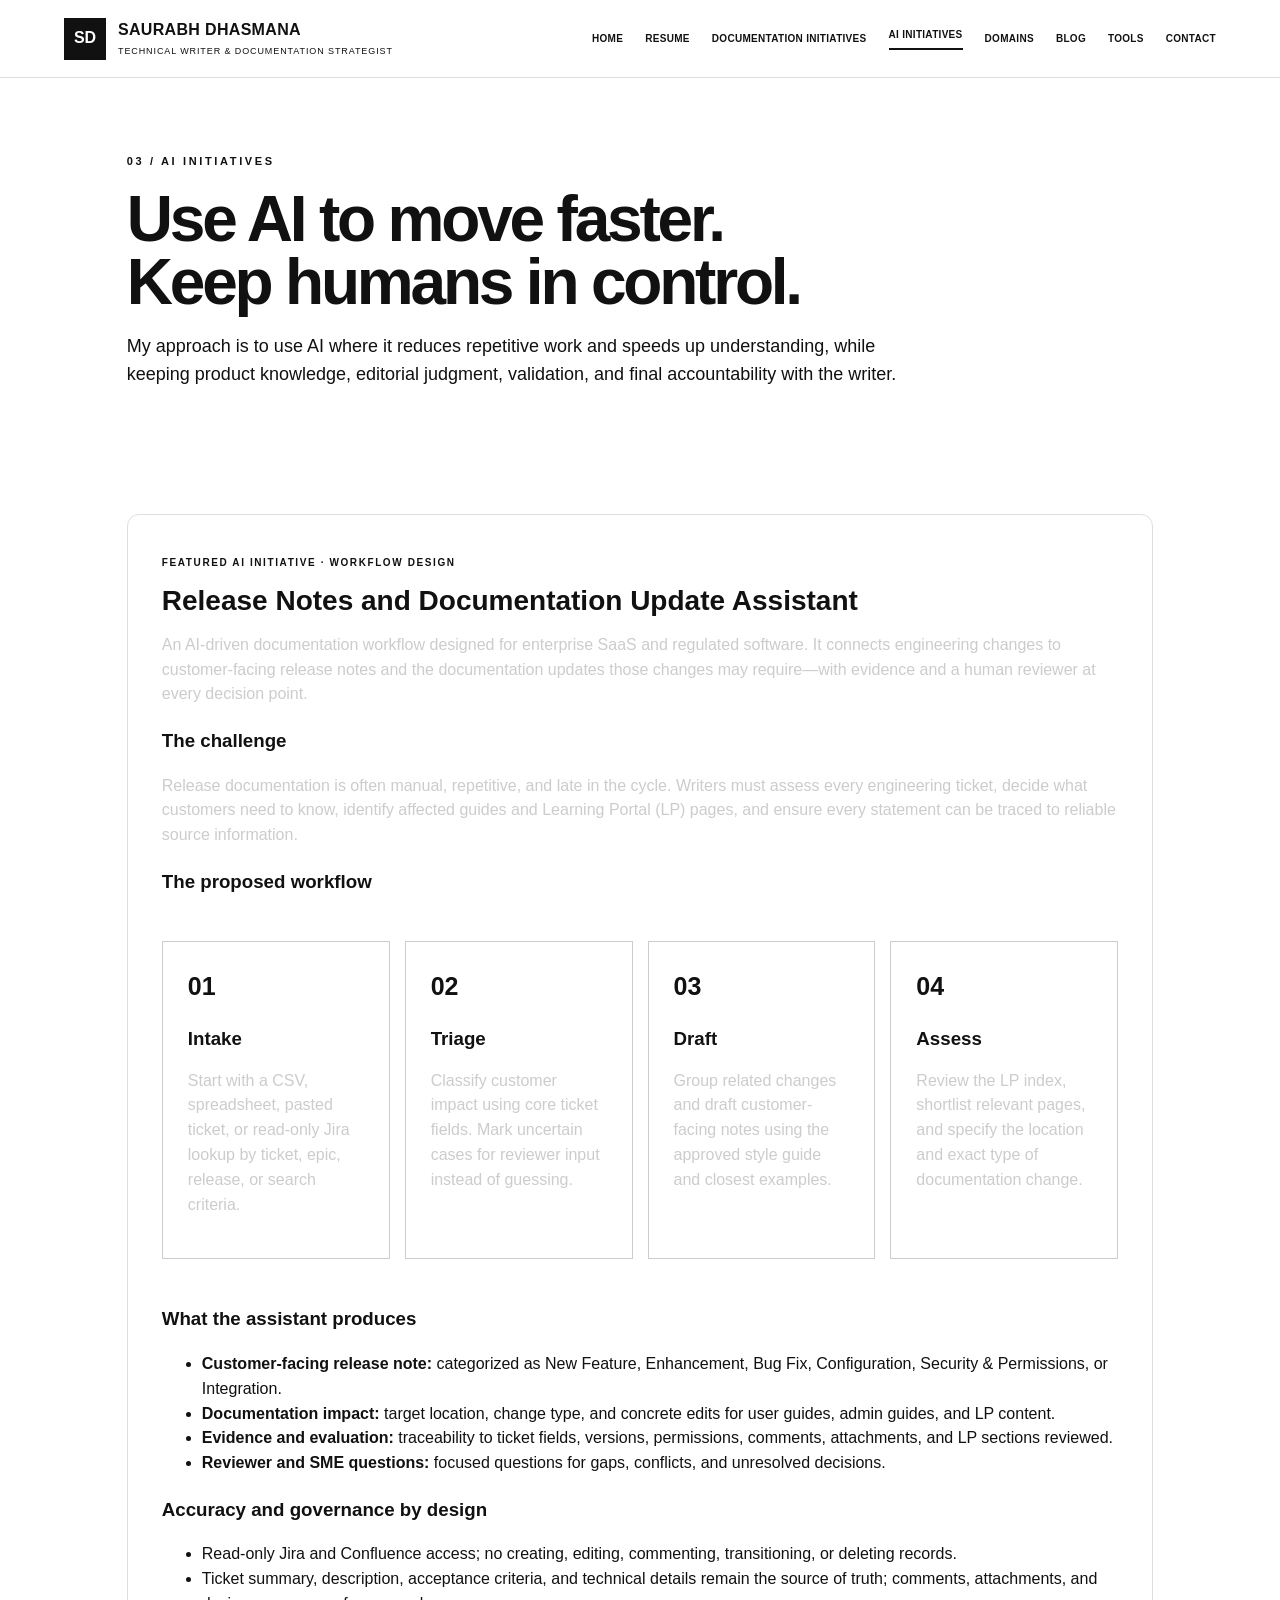
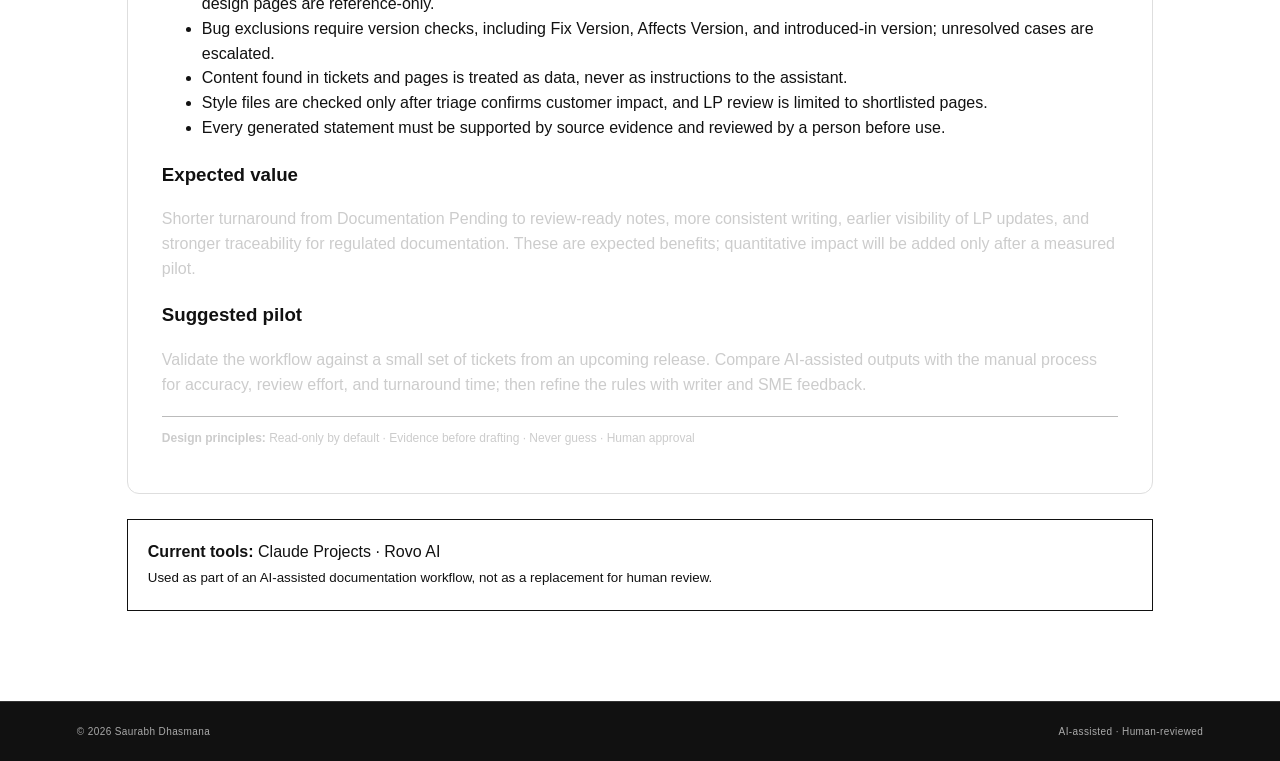
==== ai.html @ 2b32b24d "Add professional portfolio" ====
<!DOCTYPE html>
<html lang="en">
 <head>
  <meta charset="utf-8"/>
  <meta content="width=device-width, initial-scale=1.0" name="viewport"/>
  <title>
   AI Initiatives &mdash; Saurabh Dhasmana
  </title>
  <link href="styles.css" rel="stylesheet"/>
 </head>
 <body>
  <header class="site-header">
   <a class="brand" href="index.html">
    <span class="brand-mark">
     SD
    </span>
    <span>
     <strong>
      SAURABH DHASMANA
     </strong>
     <small>
      TECHNICAL WRITER &amp; DOCUMENTATION STRATEGIST
     </small>
    </span>
   </a>
   <nav>
    <a href="index.html">
     Home
    </a>
    <a href="resume.html">
     Resume
    </a>
    <a href="documentation.html">
     Documentation Initiatives
    </a>
    <a class="active" href="ai.html">
     AI Initiatives
    </a>
    <a href="domains.html">
     Domains
    </a>
    <a href="blog.html">
     Blog
    </a>
    <a href="tools.html">
     Tools
    </a>
    <a href="contact.html">
     Contact
    </a>
   </nav>
  </header>
  <main>
   <section class="page-hero">
    <p class="eyebrow">
     03 / AI INITIATIVES
    </p>
    <h1>
     Use AI to move faster.
     <br/>
     Keep humans in control.
    </h1>
    <p class="lead">
     My approach is to use AI where it reduces repetitive work and speeds up understanding, while keeping product knowledge, editorial judgment, validation, and final accountability with the writer.
    </p>
   </section>
   <section class="page-content">
    
    </div>

    <section class="initiative" style="margin-top:52px; padding:34px; border:1px solid #dedede; border-radius:12px;">
     <span class="tag">FEATURED AI INITIATIVE · WORKFLOW DESIGN</span>
     <h2>Release Notes and Documentation Update Assistant</h2>
     <p class="lead">
      An AI-driven documentation workflow designed for enterprise SaaS and regulated software. It connects engineering changes to customer-facing release notes and the documentation updates those changes may require—with evidence and a human reviewer at every decision point.
     </p>
     <h3>The challenge</h3>
     <p>
      Release documentation is often manual, repetitive, and late in the cycle. Writers must assess every engineering ticket, decide what customers need to know, identify affected guides and Learning Portal (LP) pages, and ensure every statement can be traced to reliable source information.
     </p>
     <h3>The proposed workflow</h3>
     <div class="ai-flow">
      <article><b>01</b><h3>Intake</h3><p>Start with a CSV, spreadsheet, pasted ticket, or read-only Jira lookup by ticket, epic, release, or search criteria.</p></article>
      <article><b>02</b><h3>Triage</h3><p>Classify customer impact using core ticket fields. Mark uncertain cases for reviewer input instead of guessing.</p></article>
      <article><b>03</b><h3>Draft</h3><p>Group related changes and draft customer-facing notes using the approved style guide and closest examples.</p></article>
      <article><b>04</b><h3>Assess</h3><p>Review the LP index, shortlist relevant pages, and specify the location and exact type of documentation change.</p></article>
     </div>
     <h3>What the assistant produces</h3>
     <ul>
      <li><strong>Customer-facing release note:</strong> categorized as New Feature, Enhancement, Bug Fix, Configuration, Security &amp; Permissions, or Integration.</li>
      <li><strong>Documentation impact:</strong> target location, change type, and concrete edits for user guides, admin guides, and LP content.</li>
      <li><strong>Evidence and evaluation:</strong> traceability to ticket fields, versions, permissions, comments, attachments, and LP sections reviewed.</li>
      <li><strong>Reviewer and SME questions:</strong> focused questions for gaps, conflicts, and unresolved decisions.</li>
     </ul>
     <h3>Accuracy and governance by design</h3>
     <ul>
      <li>Read-only Jira and Confluence access; no creating, editing, commenting, transitioning, or deleting records.</li>
      <li>Ticket summary, description, acceptance criteria, and technical details remain the source of truth; comments, attachments, and design pages are reference-only.</li>
      <li>Bug exclusions require version checks, including Fix Version, Affects Version, and introduced-in version; unresolved cases are escalated.</li>
      <li>Content found in tickets and pages is treated as data, never as instructions to the assistant.</li>
      <li>Style files are checked only after triage confirms customer impact, and LP review is limited to shortlisted pages.</li>
      <li>Every generated statement must be supported by source evidence and reviewed by a person before use.</li>
     </ul>
     <h3>Expected value</h3>
     <p>
      Shorter turnaround from Documentation Pending to review-ready notes, more consistent writing, earlier visibility of LP updates, and stronger traceability for regulated documentation. These are expected benefits; quantitative impact will be added only after a measured pilot.
     </p>
     <h3>Suggested pilot</h3>
     <p>
      Validate the workflow against a small set of tickets from an upcoming release. Compare AI-assisted outputs with the manual process for accuracy, review effort, and turnaround time; then refine the rules with writer and SME feedback.
     </p>
     <p class="tools-line"><strong>Design principles:</strong> Read-only by default · Evidence before drafting · Never guess · Human approval</p>
    </section>

    <div class="callout">
     <strong>
      Current tools:
     </strong>
     Claude Projects &middot; Rovo AI
     <br/>
     <small>
      Used as part of an AI-assisted documentation workflow, not as a replacement for human review.
     </small>
    </div>
    
   </section>
  </main>
  <footer>
   <span>
    &copy; 2026 Saurabh Dhasmana
   </span>
   <span>
    AI-assisted &middot; Human-reviewed
   </span>
  </footer>
 </body>
</html>
---- styles.css ----
* {
  box-sizing:border-box
}
html {
  scroll-behavior:smooth
}
body {
  margin:0;
  font-family:Arial,Helvetica,sans-serif;
  color:#111;
  background:#fff;
  line-height:1.55
}
.site-header {
  min-height:78px;
  padding:17px 5%;
  display:flex;
  align-items:center;
  justify-content:space-between;
  border-bottom:1px solid #ddd;
  position:sticky;
  top:0;
  background:rgba(255,255,255,.96);
  backdrop-filter:blur(8px);
  z-index:20
}
.brand {
  display:flex;
  gap:12px;
  align-items:center;
  text-decoration:none;
  color:#111
}
.brand-mark {
  background:#111;
  color:#fff;
  width:42px;
  height:42px;
  display:grid;
  place-items:center;
  font-weight:800
}
.brand strong {
  display:block;
  font-size:16px;
  letter-spacing:.02em
}
.brand small {
  display:block;
  font-size:9px;
  letter-spacing:.1em;
  margin-top:2px
}
nav {
  display:flex;
  gap:22px;
  align-items:center;
  flex-wrap:wrap;
  justify-content:flex-end
}
nav a {
  text-decoration:none;
  color:#111;
  text-transform:uppercase;
  font-size:10px;
  font-weight:700;
  letter-spacing:.03em
}
nav a:hover,nav a.active {
  border-bottom:2px solid #111;
  padding-bottom:5px
}
.container {
  max-width:1180px;
  margin:auto;
  padding:0 6%
}
.hero {
  min-height:650px;
  padding:65px 6%;
  display:grid;
  grid-template-columns:1fr 1fr;
  gap:50px;
  align-items:center
}
.eyebrow {
  font-size:11px;
  letter-spacing:.24em;
  font-weight:800;
  margin:0 0 18px
}
.hero h1 {
  font-size:clamp(58px,7vw,105px);
  line-height:.88;
  letter-spacing:-.06em;
  margin:0
}
.rule {
  width:58px;
  height:3px;
  background:#111;
  margin:27px 0 21px
}
.hero h2 {
  font-size:25px;
  line-height:1.2;
  text-transform:uppercase;
  letter-spacing:.035em;
  margin:0 0 20px
}
.intro {
  font-size:16px;
  max-width:590px
}
.actions {
  display:flex;
  gap:12px;
  margin-top:28px;
  flex-wrap:wrap
}
.button {
  display:inline-block;
  padding:13px 20px;
  text-decoration:none;
  text-transform:uppercase;
  font-size:11px;
  font-weight:800;
  border:1px solid #111
}
.button-dark {
  background:#111;
  color:#fff
}
.button-light {
  background:#fff;
  color:#111
}
.portrait-wrap {
  position:relative;
  display:flex;
  justify-content:center;
  align-items:center;
  min-height:520px
}
.portrait {
  width:min(455px,90%);
  height:520px;
  object-fit:cover;
  object-position:center top;
  position:relative;
  z-index:1;
  -webkit-mask-image:linear-gradient(to bottom, black 0%, black 65%, transparent 100%);
  mask-image:linear-gradient(to bottom, black 0%, black 95%, transparent 100%)
}
.section {
  padding:82px 6%
}
.section-heading {
  display:flex;
  justify-content:center;
  align-items:center;
  gap:18px;
  margin-bottom:35px
}
.section-heading span {
  width:55px;
  height:2px;
  background:#111
}
.section-heading h2 {
  font-size:16px;
  letter-spacing:.2em;
  margin:0
}
.cards {
  display:grid;
  grid-template-columns:repeat(4,1fr);
  gap:18px
}
.card {
  border:1px solid #ddd;
  padding:28px;
  text-decoration:none;
  color:#111;
  min-height:290px;
  display:flex;
  flex-direction:column;
  transition:.2s
}
.card:hover {
  transform:translateY(-4px);
  border-color:#111
}
.number {
  font-size:29px;
  font-weight:800
}
.card h3 {
  font-size:20px;
  text-transform:uppercase;
  line-height:1.15;
  margin:12px 0
}
.card p {
  font-size:13px
}
.explore {
  margin-top:auto;
  font-size:11px;
  font-weight:800
}
.impact-strip {
  background:#111;
  color:#fff;
  display:grid;
  grid-template-columns:repeat(4,1fr);
  padding:30px 6%;
  gap:20px
}
.impact-strip div {
  border-right:1px solid #555;
  padding:0 24px
}
.impact-strip div:first-child {
  padding-left:0
}
.impact-strip div:last-child {
  border:0
}
.impact-strip strong {
  display:block;
  font-size:24px
}
.impact-strip span {
  font-size:9px;
  letter-spacing:.1em
}
.home-lower {
  display:grid;
  grid-template-columns:1fr 1fr;
  gap:50px;
  max-width:1180px;
  margin:auto;
  padding:80px 6%
}
.home-lower h2,.page-hero h1,.content-section h2 {
  font-size:clamp(40px,5vw,68px);
  line-height:.98;
  letter-spacing:-.05em;
  margin:0 0 20px
}
.home-lower p {
  max-width:650px
}
.checklist {
  list-style:none;
  padding:0;
  margin:10px 0
}
.checklist li {
  padding:8px 0;
  border-bottom:1px solid #ddd
}
.checklist li:before {
  content:'✓';
  font-weight:800;
  margin-right:12px
}
.page-hero {
  padding:75px 6% 55px;
  max-width:1180px;
  margin:auto
}
.page-hero .lead {
  max-width:780px;
  font-size:18px
}
.page-content {
  max-width:1180px;
  margin:auto;
  padding:0 6% 90px
}
.timeline {
  border-left:2px solid #111;
  margin-left:8px;
  padding-left:35px
}
.job {
  position:relative;
  margin-bottom:55px
}
.job:before {
  content:'';
  position:absolute;
  left:-43px;
  top:6px;
  width:13px;
  height:13px;
  border-radius:50%;
  background:#111
}
.job .date {
  font-size:10px;
  font-weight:800;
  letter-spacing:.14em
}
.job h2 {
  font-size:29px;
  margin:7px 0 0
}
.job h3 {
  font-size:15px;
  margin:4px 0 15px
}
.job ul {
  padding-left:19px
}
.job li {
  margin:7px 0
}
.tools-line {
  font-size:12px;
  border-top:1px solid #bbb;
  padding-top:12px;
  margin-top:18px
}
.dark-section {
  background:#111;
  color:#fff
}
.initiative-grid {
  display:grid;
  grid-template-columns:repeat(2,1fr);
  gap:40px
}
.initiative {
  border-top:1px solid #555;
  padding-top:18px
}
.initiative h2 {
  font-size:28px;
  line-height:1.1;
  margin:12px 0
}
.initiative p {
  color:#ccc
}
.tag {
  font-size:10px;
  letter-spacing:.16em;
  font-weight:800
}
.ai-flow {
  display:grid;
  grid-template-columns:repeat(4,1fr);
  gap:15px;
  margin:45px 0
}
.ai-flow article {
  border:1px solid #ccc;
  padding:25px;
  min-height:190px
}
.ai-flow b {
  font-size:25px
}
.ai-flow h3 {
  margin:18px 0 8px
}
.callout {
  border:1px solid #111;
  padding:20px;
  margin-top:25px
}
.domain-grid,.blog-grid,.tools-grid {
  display:grid;
  grid-template-columns:repeat(2,1fr);
  gap:18px
}
.domain-card,.blog-card,.tool-card {
  border:1px solid #ddd;
  padding:28px
}
.domain-card {
  min-height:245px
}
.domain-card h2,.blog-card h2 {
  font-size:27px;
  line-height:1.1;
  margin:16px 0 10px
}
.domain-card span {
  font-size:28px;
  font-weight:800
}
.blog-card {
  min-height:220px
}
.blog-card span {
  font-size:10px;
  font-weight:800;
  letter-spacing:.14em
}
.tool-card h3 {
  margin:0 0 8px;
  font-size:18px
}
.contact-box {
  background:#111;
  color:#fff;
  padding:60px 6%;
  display:flex;
  align-items:end;
  justify-content:space-between;
  gap:30px
}
.contact-box h1 {
  font-size:clamp(42px,6vw,75px);
  line-height:.95;
  margin:0 0 15px;
  letter-spacing:-.05em
}
.contact-box p {
  color:#ccc
}
.contact-box .button {
  border-color:#fff
}
.download {
  margin-top:20px
}
footer {
  display:flex;
  justify-content:space-between;
  padding:22px 6%;
  font-size:10px;
  letter-spacing:.04em;
  background:#111;
  color:#aaa;
  border-top:1px solid #333
}
@media(max-width:1050px) {
  nav {
    gap:12px
  }
  .cards {
    grid-template-columns:repeat(2,1fr)
  }
  .impact-strip {
    grid-template-columns:repeat(2,1fr)
  }
  .impact-strip div:nth-child(2) {
    border:0
  }
  .initiative-grid,.ai-flow,.domain-grid,.blog-grid,.tools-grid {
    grid-template-columns:1fr
  }
  .home-lower {
    grid-template-columns:1fr
  }
}
@media(max-width:760px) {
  .site-header {
    position:static;
    align-items:flex-start;
    flex-direction:column;
    gap:15px
  }
  .hero {
    grid-template-columns:1fr;
    padding-top:45px
  }
  .portrait-wrap {
    min-height:430px
  }
  .portrait {
    height:430px
  }
  .cards {
    grid-template-columns:1fr
  }
  .impact-strip {
    grid-template-columns:1fr
  }
  .impact-strip div {
    border-right:0;
    border-bottom:1px solid #555;
    padding:18px 0
  }
  .domain-grid,.blog-grid,.tools-grid {
    grid-template-columns:1fr
  }
  .contact-box {
    align-items:flex-start;
    flex-direction:column
  }
  footer {
    flex-direction:column;
    gap:8px
  }
  .hero h1 {
    font-size:58px
  }
}
/* Documentation initiative reading mode */
.documentation-explorer {
  padding-top:0
}
.initiative-card {
  cursor:pointer;
  outline:none;
  transition:transform .25s ease,border-color .25s ease,background .25s ease,opacity .25s ease
}
.initiative-card:focus-visible {
  outline:2px solid #111;
  outline-offset:4px
}
.initiative-card .explore {
  display:block;
  margin-top:22px
}
.initiative-reading {
  display:grid;
  grid-template-columns:280px minmax(0,1fr);
  gap:56px;
  align-items:start
}
.initiative-sidebar {
  position:sticky;
  top:102px;
  border-right:1px solid #ddd;
  min-height:calc(100vh - 125px);
  padding-right:28px
}
.sidebar-title {
  font-size:11px;
  font-weight:800;
  letter-spacing:.12em;
  margin-bottom:25px
}
.initiative-toc {
  display:flex;
  flex-direction:column
}
.toc-item {
  appearance:none;
  border:0;
  border-left:2px solid transparent;
  background:transparent;
  text-align:left;
  padding:14px 12px 14px 16px;
  display:grid;
  grid-template-columns:28px 1fr;
  gap:8px;
  cursor:pointer;
  color:#111;
  font:inherit;
  line-height:1.25
}
.toc-item:hover {
  background:#f7f7f7
}
.toc-item.active {
  border-left-color:#111;
  background:#f5f5f5
}
.toc-number {
  font-size:10px;
  font-weight:800;
  letter-spacing:.08em;
  padding-top:2px
}
.toc-title {
  font-size:13px;
  font-weight:700
}
.initiative-detail {
  max-width:820px;
  padding-bottom:60px;
  outline:none
}
.detail-topline {
  font-size:10px;
  letter-spacing:.18em;
  font-weight:800;
  margin-bottom:18px
}
.initiative-detail h1 {
  font-size:clamp(42px,5vw,70px);
  line-height:.98;
  letter-spacing:-.055em;
  margin:0 0 18px;
  max-width:850px
}
.detail-meta {
  font-size:12px;
  color:#666;
  letter-spacing:.04em;
  margin:0 0 42px
}
.detail-section {
  border-top:1px solid #bbb;
  padding-top:25px;
  margin-top:38px
}
.detail-section h2 {
  font-size:24px;
  line-height:1.1;
  margin:0 0 18px
}
.detail-section p {
  font-size:15px;
  max-width:780px;
  margin:0 0 16px
}
.detail-section p:last-child {
  margin-bottom:0
}
.detail-impact {
  padding-bottom:10px
}
.impact-number {
  font-size:clamp(60px,9vw,105px);
  font-weight:800;
  letter-spacing:-.07em;
  line-height:.95;
  margin:22px 0 0
}
.impact-label {
  text-transform:uppercase;
  font-size:10px!important;
  font-weight:800;
  letter-spacing:.14em;
  color:#555;
  margin:7px 0 28px!important
}
.model-line {
  font-size:20px;
  line-height:1.25;
  padding:18px 0;
  border-top:1px solid #ddd;
  max-width:780px
}
.detail-nav {
  display:flex;
  justify-content:space-between;
  gap:15px;
  border-top:1px solid #bbb;
  margin-top:52px;
  padding-top:18px
}
.detail-nav button {
  appearance:none;
  background:#fff;
  color:#111;
  border:1px solid #111;
  padding:12px 15px;
  font-size:10px;
  font-weight:800;
  letter-spacing:.04em;
  cursor:pointer
}
.detail-nav .next-button {
  background:#111;
  color:#fff
}
.generic-detail {
  min-height:250px
}
@media(max-width:900px) {
  .initiative-reading {
    grid-template-columns:1fr;
    gap:25px
  }
  .initiative-sidebar {
    position:static;
    min-height:0;
    border-right:0;
    border-bottom:1px solid #ddd;
    padding:0 0 20px
  }
  .initiative-toc {
    display:grid;
    grid-template-columns:repeat(2,1fr);
    gap:1px
  }
  .toc-item {
    border-left:0;
    border-top:2px solid transparent
  }
  .toc-item.active {
    border-top-color:#111;
    border-left:0
  }
  .initiative-detail {
    max-width:none
  }
  .detail-section p {
    max-width:none
  }
}
@media(max-width:600px) {
  .initiative-toc {
    grid-template-columns:1fr
  }
  .initiative-detail h1 {
    font-size:42px
  }
  .detail-section h2 {
    font-size:21px
  }
  .detail-section p {
    font-size:14px
  }
  .detail-nav {
    flex-direction:column
  }
  .detail-nav button {
    width:100%
  }
}
.initiative-reading[hidden] {
  display:none
}
.grid-collapsing {
  pointer-events:none
}
.grid-collapsing .initiative-card {
  opacity:0;
  transform:translateX(-70px) scale(.92)
}
.initiative-reading:not([hidden]) .initiative-sidebar {
  animation:toc-in .38s ease both
}
.initiative-reading:not([hidden]) .initiative-detail {
  animation:detail-in .42s ease both
}
@keyframes toc-in {
  from {
    opacity:0;
    transform:translateX(-35px)
  }
  to {
    opacity:1;
    transform:translateX(0)
  }
}
@keyframes detail-in {
  from {
    opacity:0;
    transform:translateX(30px)
  }
  to {
    opacity:1;
    transform:translateX(0)
  }
}
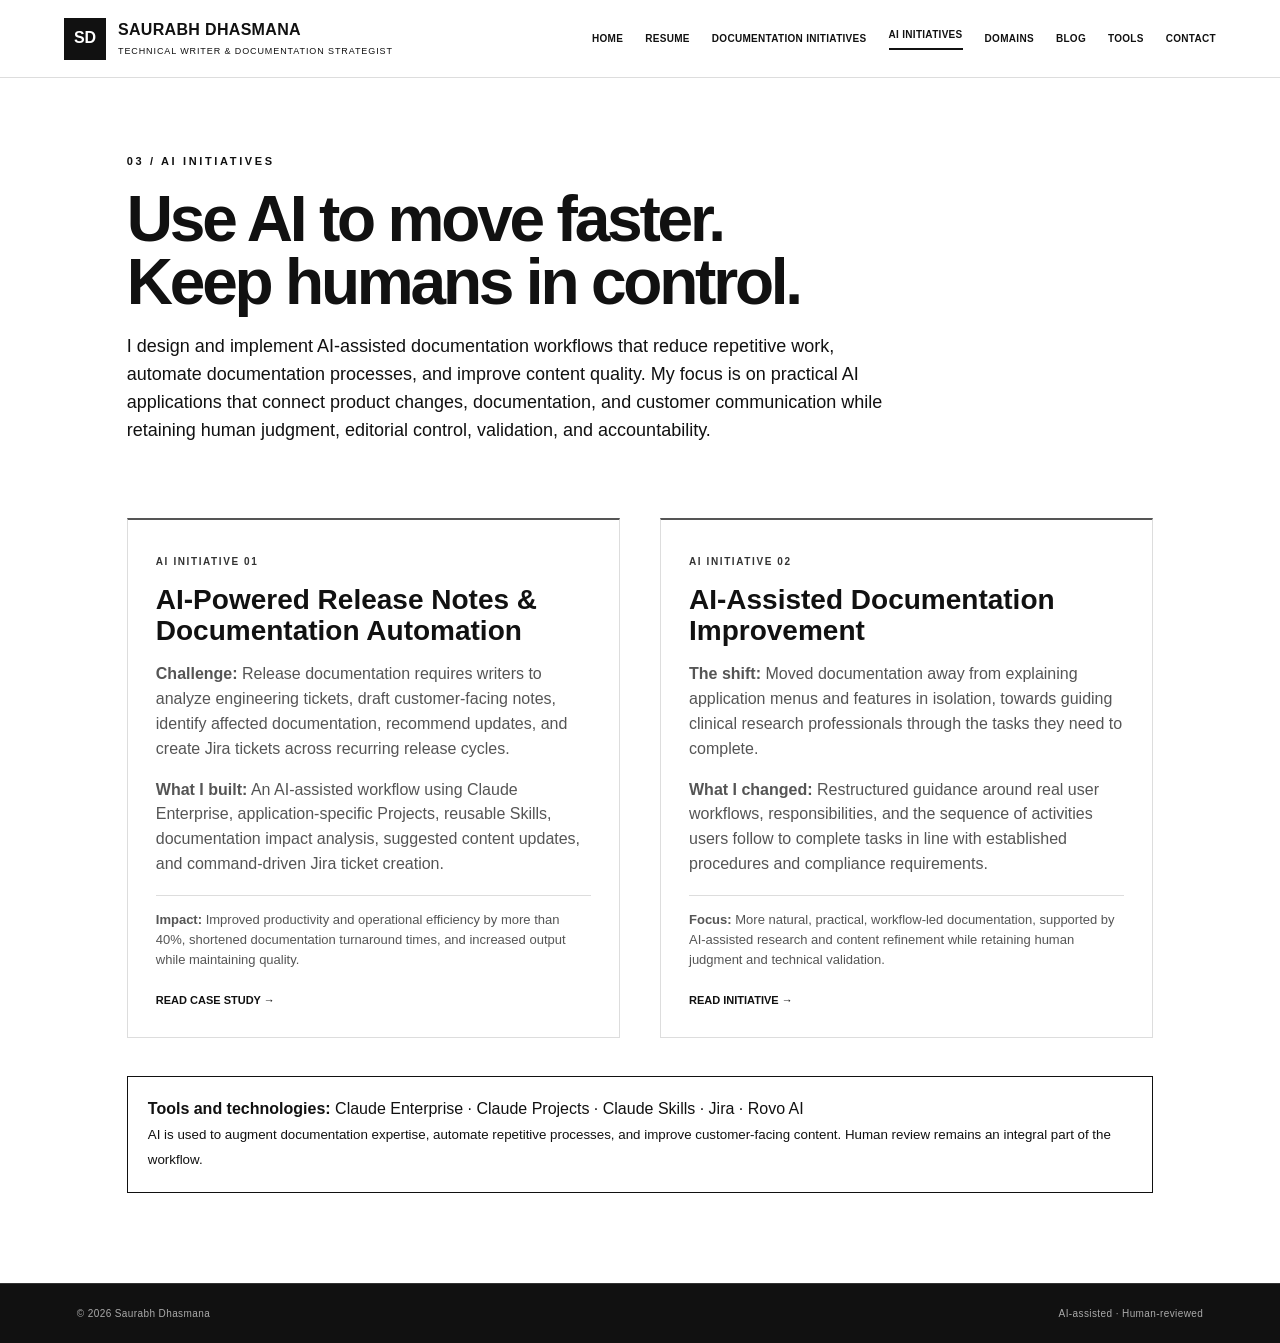
==== commit 90916a79: "Update the portfolio with the latest info" ====
--- a/ai.html
+++ b/ai.html
@@ -1,138 +1,352 @@
+
 <!DOCTYPE html>
 <html lang="en">
  <head>
   <meta charset="utf-8"/>
   <meta content="width=device-width, initial-scale=1.0" name="viewport"/>
+  <meta name="description" content="AI initiatives by Saurabh Dhasmana, showcasing AI-powered release documentation automation and workflow-centered documentation improvements for clinical research users."/>
   <title>
    AI Initiatives &mdash; Saurabh Dhasmana
   </title>
   <link href="styles.css" rel="stylesheet"/>
+  <style>
+   /* Card presentation follows the Documentation Initiatives landing page. */
+   .ai-initiative-card {
+    border:1px solid #ddd;
+    border-top:2px solid #555;
+    padding:28px;
+    background:#fff;
+    min-height:100%;
+   }
+   .ai-initiative-card p {
+    color:#555;
+   }
+   .ai-initiative-card h2 {
+    font-size:28px;
+    line-height:1.1;
+    margin:12px 0;
+   }
+   .ai-initiative-card .tag {
+    color:#333;
+   }
+   .ai-initiative-card .explore {
+    color:#111;
+   }
+   .ai-initiative-card .card-impact {
+    border-top:1px solid #ddd;
+    margin-top:18px;
+    padding-top:14px;
+    font-size:13px;
+   }
+   .ai-initiative-card:hover {
+    border-color:#111;
+    transform:translateY(-3px);
+   }
+   .ai-tools-callout {
+    margin-top:38px;
+   }
+   .ai-detail-list {
+    padding-left:22px;
+    max-width:780px;
+   }
+   .ai-detail-list li {
+    margin:0 0 10px;
+    font-size:15px;
+   }
+   .ai-flow {
+    grid-template-columns:repeat(3,1fr);
+   }
+   @media(max-width:1050px) {
+    .ai-flow {
+     grid-template-columns:1fr;
+    }
+   }
+  </style>
  </head>
+
  <body>
   <header class="site-header">
    <a class="brand" href="index.html">
-    <span class="brand-mark">
-     SD
-    </span>
+    <span class="brand-mark">SD</span>
     <span>
-     <strong>
-      SAURABH DHASMANA
-     </strong>
-     <small>
-      TECHNICAL WRITER &amp; DOCUMENTATION STRATEGIST
-     </small>
+     <strong>SAURABH DHASMANA</strong>
+     <small>TECHNICAL WRITER &amp; DOCUMENTATION STRATEGIST</small>
     </span>
    </a>
    <nav>
-    <a href="index.html">
-     Home
-    </a>
-    <a href="resume.html">
-     Resume
-    </a>
-    <a href="documentation.html">
-     Documentation Initiatives
-    </a>
-    <a class="active" href="ai.html">
-     AI Initiatives
-    </a>
-    <a href="domains.html">
-     Domains
-    </a>
-    <a href="blog.html">
-     Blog
-    </a>
-    <a href="tools.html">
-     Tools
-    </a>
-    <a href="contact.html">
-     Contact
-    </a>
+    <a href="index.html">Home</a>
+    <a href="resume.html">Resume</a>
+    <a href="documentation.html">Documentation Initiatives</a>
+    <a class="active" href="ai.html">AI Initiatives</a>
+    <a href="domains.html">Domains</a>
+    <a href="blog.html">Blog</a>
+    <a href="tools.html">Tools</a>
+    <a href="contact.html">Contact</a>
    </nav>
   </header>
+
   <main>
    <section class="page-hero">
-    <p class="eyebrow">
-     03 / AI INITIATIVES
-    </p>
+    <p class="eyebrow">03 / AI INITIATIVES</p>
     <h1>
      Use AI to move faster.
      <br/>
      Keep humans in control.
     </h1>
     <p class="lead">
-     My approach is to use AI where it reduces repetitive work and speeds up understanding, while keeping product knowledge, editorial judgment, validation, and final accountability with the writer.
+     I design and implement AI-assisted documentation workflows
+     that reduce repetitive work, automate documentation processes,
+     and improve content quality. My focus is on practical AI
+     applications that connect product changes, documentation,
+     and customer communication while retaining human judgment,
+     editorial control, validation, and accountability.
     </p>
    </section>
-   <section class="page-content">
-    
+
+   <section aria-label="AI initiatives" class="page-content documentation-explorer">
+    <div class="initiative-grid" id="aiInitiativeGrid">
+
+     <article class="initiative-card ai-initiative-card" data-id="01" data-title="AI-Powered Release Notes &amp; Documentation Automation" tabindex="0">
+      <span class="tag">AI INITIATIVE 01</span>
+      <h2>AI-Powered Release Notes &amp; Documentation Automation</h2>
+      <p><strong>Challenge:</strong> Release documentation requires writers to analyze engineering tickets, draft customer-facing notes, identify affected documentation, recommend updates, and create Jira tickets across recurring release cycles.</p>
+      <p><strong>What I built:</strong> An AI-assisted workflow using Claude Enterprise, application-specific Projects, reusable Skills, documentation impact analysis, suggested content updates, and command-driven Jira ticket creation.</p>
+      <p class="card-impact"><strong>Impact:</strong> Improved productivity and operational efficiency by more than 40%, shortened documentation turnaround times, and increased output while maintaining quality.</p>
+      <span class="explore">READ CASE STUDY &rarr;</span>
+     </article>
+
+     <article class="initiative-card ai-initiative-card" data-id="02" data-title="AI-Assisted Documentation Improvement" tabindex="0">
+      <span class="tag">AI INITIATIVE 02</span>
+      <h2>AI-Assisted Documentation Improvement</h2>
+      <p><strong>The shift:</strong> Moved documentation away from explaining application menus and features in isolation, towards guiding clinical research professionals through the tasks they need to complete.</p>
+      <p><strong>What I changed:</strong> Restructured guidance around real user workflows, responsibilities, and the sequence of activities users follow to complete tasks in line with established procedures and compliance requirements.</p>
+      <p class="card-impact"><strong>Focus:</strong> More natural, practical, workflow-led documentation, supported by AI-assisted research and content refinement while retaining human judgment and technical validation.</p>
+      <span class="explore">READ INITIATIVE &rarr;</span>
+     </article>
+
     </div>
 
-    <section class="initiative" style="margin-top:52px; padding:34px; border:1px solid #dedede; border-radius:12px;">
-     <span class="tag">FEATURED AI INITIATIVE · WORKFLOW DESIGN</span>
-     <h2>Release Notes and Documentation Update Assistant</h2>
-     <p class="lead">
-      An AI-driven documentation workflow designed for enterprise SaaS and regulated software. It connects engineering changes to customer-facing release notes and the documentation updates those changes may require—with evidence and a human reviewer at every decision point.
-     </p>
-     <h3>The challenge</h3>
-     <p>
-      Release documentation is often manual, repetitive, and late in the cycle. Writers must assess every engineering ticket, decide what customers need to know, identify affected guides and Learning Portal (LP) pages, and ensure every statement can be traced to reliable source information.
-     </p>
-     <h3>The proposed workflow</h3>
-     <div class="ai-flow">
-      <article><b>01</b><h3>Intake</h3><p>Start with a CSV, spreadsheet, pasted ticket, or read-only Jira lookup by ticket, epic, release, or search criteria.</p></article>
-      <article><b>02</b><h3>Triage</h3><p>Classify customer impact using core ticket fields. Mark uncertain cases for reviewer input instead of guessing.</p></article>
-      <article><b>03</b><h3>Draft</h3><p>Group related changes and draft customer-facing notes using the approved style guide and closest examples.</p></article>
-      <article><b>04</b><h3>Assess</h3><p>Review the LP index, shortlist relevant pages, and specify the location and exact type of documentation change.</p></article>
-     </div>
-     <h3>What the assistant produces</h3>
-     <ul>
-      <li><strong>Customer-facing release note:</strong> categorized as New Feature, Enhancement, Bug Fix, Configuration, Security &amp; Permissions, or Integration.</li>
-      <li><strong>Documentation impact:</strong> target location, change type, and concrete edits for user guides, admin guides, and LP content.</li>
-      <li><strong>Evidence and evaluation:</strong> traceability to ticket fields, versions, permissions, comments, attachments, and LP sections reviewed.</li>
-      <li><strong>Reviewer and SME questions:</strong> focused questions for gaps, conflicts, and unresolved decisions.</li>
-     </ul>
-     <h3>Accuracy and governance by design</h3>
-     <ul>
-      <li>Read-only Jira and Confluence access; no creating, editing, commenting, transitioning, or deleting records.</li>
-      <li>Ticket summary, description, acceptance criteria, and technical details remain the source of truth; comments, attachments, and design pages are reference-only.</li>
-      <li>Bug exclusions require version checks, including Fix Version, Affects Version, and introduced-in version; unresolved cases are escalated.</li>
-      <li>Content found in tickets and pages is treated as data, never as instructions to the assistant.</li>
-      <li>Style files are checked only after triage confirms customer impact, and LP review is limited to shortlisted pages.</li>
-      <li>Every generated statement must be supported by source evidence and reviewed by a person before use.</li>
-     </ul>
-     <h3>Expected value</h3>
-     <p>
-      Shorter turnaround from Documentation Pending to review-ready notes, more consistent writing, earlier visibility of LP updates, and stronger traceability for regulated documentation. These are expected benefits; quantitative impact will be added only after a measured pilot.
-     </p>
-     <h3>Suggested pilot</h3>
-     <p>
-      Validate the workflow against a small set of tickets from an upcoming release. Compare AI-assisted outputs with the manual process for accuracy, review effort, and turnaround time; then refine the rules with writer and SME feedback.
-     </p>
-     <p class="tools-line"><strong>Design principles:</strong> Read-only by default · Evidence before drafting · Never guess · Human approval</p>
-    </section>
-
-    <div class="callout">
-     <strong>
-      Current tools:
-     </strong>
-     Claude Projects &middot; Rovo AI
+    <div class="initiative-reading" hidden id="aiInitiativeReading">
+     <aside aria-label="AI initiative table of contents" class="initiative-sidebar">
+      <div class="sidebar-title">AI INITIATIVES</div>
+      <div class="initiative-toc" id="aiInitiativeToc"></div>
+     </aside>
+     <article class="initiative-detail" id="aiInitiativeDetail" tabindex="-1"></article>
+    </div>
+
+    <div class="callout ai-tools-callout">
+     <strong>Tools and technologies:</strong>
+     Claude Enterprise &middot;
+     Claude Projects &middot;
+     Claude Skills &middot;
+     Jira &middot;
+     Rovo AI
      <br/>
      <small>
-      Used as part of an AI-assisted documentation workflow, not as a replacement for human review.
+      AI is used to augment documentation expertise, automate
+      repetitive processes, and improve customer-facing content.
+      Human review remains an integral part of the workflow.
      </small>
     </div>
-    
    </section>
   </main>
+
   <footer>
-   <span>
-    &copy; 2026 Saurabh Dhasmana
-   </span>
-   <span>
-    AI-assisted &middot; Human-reviewed
-   </span>
+   <span>&copy; 2026 Saurabh Dhasmana</span>
+   <span>AI-assisted &middot; Human-reviewed</span>
   </footer>
+
+  <script>
+   (function () {
+    const grid = document.getElementById('aiInitiativeGrid');
+    const reading = document.getElementById('aiInitiativeReading');
+    const toc = document.getElementById('aiInitiativeToc');
+    const detail = document.getElementById('aiInitiativeDetail');
+    const cards = Array.from(grid.querySelectorAll('.ai-initiative-card'));
+
+    const initiatives = [
+     `
+      <div class="detail-topline"><span>01 / 02</span></div>
+      <h1>AI-Powered Release Notes &amp; Documentation Automation</h1>
+      <p class="detail-meta">Claude Enterprise · Jira Automation · Release Documentation · Documentation Impact Analysis</p>
+
+      <div class="detail-section">
+       <h2>The challenge</h2>
+       <p>Preparing release documentation for enterprise SaaS applications involves several time-consuming activities. Documentation teams must review engineering stories, understand product changes, assess customer impact, draft release notes, identify affected documentation, determine the required updates, and create corresponding Jira tickets.</p>
+       <p>Documentation updates also require reviewing existing content, locating relevant sections, understanding product terminology, and ensuring that proposed changes are accurate, consistent, and useful to customers. Performing these activities manually across multiple applications and releases can introduce repetitive effort, inconsistencies, and delays.</p>
+      </div>
+
+      <div class="detail-section">
+       <h2>The solution</h2>
+       <p>Designed and implemented a reusable AI-assisted workflow using Claude Enterprise. Configured dedicated Claude Projects for individual applications, incorporating application context, reference documentation, project instructions, and reusable workflows.</p>
+       <p>Developed a reusable Claude Skill to standardize Jira story analysis and customer-facing release note generation. Shared the Skill with documentation team members to encourage consistent workflows and broader adoption.</p>
+      </div>
+
+      <div class="detail-section">
+       <h2>How the workflow works</h2>
+       <div class="ai-flow">
+        <article><b>01</b><h3>Analyze</h3><p>Analyze Jira stories, descriptions, acceptance criteria, and relevant supporting information to understand product changes and their customer impact.</p></article>
+        <article><b>02</b><h3>Generate</h3><p>Generate customer-facing release notes using application-specific context, reusable Skills, project instructions, and established documentation standards.</p></article>
+        <article><b>03</b><h3>Assess</h3><p>Identify potentially affected documentation topics and specific sections by analyzing product changes against existing documentation.</p></article>
+        <article><b>04</b><h3>Recommend</h3><p>Highlight relevant sections of existing documentation and recommend draft content updates based on identified product changes.</p></article>
+        <article><b>05</b><h3>Review</h3><p>Review and refine generated release notes and suggested documentation updates for technical accuracy, clarity, consistency, and customer relevance.</p></article>
+        <article><b>06</b><h3>Automate</h3><p>Create Jira release note tickets through a simple command, automatically populating the ticket Description field with finalized and approved release note content.</p></article>
+       </div>
+      </div>
+
+      <div class="detail-section">
+       <h2>Key capabilities</h2>
+       <ul class="ai-detail-list">
+        <li><strong>Application-specific AI Projects:</strong> Dedicated Claude Projects with application context, reference materials, and reusable instructions to support consistent documentation workflows.</li>
+        <li><strong>Reusable Claude Skills:</strong> Standardized instructions and workflows for analyzing Jira stories and generating customer-facing release notes, shared with documentation team members.</li>
+        <li><strong>Automated release notes generation:</strong> Analysis of engineering changes and generation of customer-focused release note drafts aligned with documentation standards.</li>
+        <li><strong>Documentation impact analysis:</strong> Identification of potentially affected Learning Portal topics and specific content sections based on Jira stories and product changes.</li>
+        <li><strong>Contextual content recommendations:</strong> Highlighting impacted documentation sections and providing suggested content updates to help writers understand what needs to change and where.</li>
+        <li><strong>Jira ticket creation automation:</strong> Command-driven creation of release note tickets with finalized content automatically added to the Description field, eliminating manual ticket creation and content transfer.</li>
+        <li><strong>Human-reviewed content:</strong> Documentation writers retain editorial control and validate generated content before approval and downstream actions.</li>
+       </ul>
+      </div>
+
+      <div class="detail-section">
+       <h2>Governance and human oversight</h2>
+       <ul class="ai-detail-list">
+        <li>Application-specific context and approved reference materials guide AI-generated content.</li>
+        <li>Generated release notes and documentation recommendations are reviewed and refined by documentation writers.</li>
+        <li>Technical accuracy and product behavior are validated through SME collaboration and product verification.</li>
+        <li>Finalized release note content is approved before the automated Jira ticket creation step.</li>
+        <li>AI-generated suggestions are treated as recommendations, not automatically approved documentation changes.</li>
+        <li>Human review and editorial accountability remain integral to the documentation lifecycle.</li>
+       </ul>
+      </div>
+
+      <div class="detail-section detail-impact">
+       <h2>Business impact and measurable outcomes</h2>
+       <div class="impact-number">40%+</div>
+       <p class="impact-label">improvement in productivity and operational efficiency</p>
+       <p>In my current role, implementing AI-powered documentation workflows has improved productivity and operational efficiency by more than 40%. By automating repetitive activities across release note generation, documentation impact analysis, content recommendations, and Jira ticket creation, I have significantly reduced manual effort and accelerated documentation delivery.</p>
+       <p>These improvements have shortened release documentation turnaround times while enabling the team to produce more documentation within tighter release schedules, without compromising technical accuracy, content quality, or editorial standards.</p>
+       <p>Beyond productivity gains, AI-assisted research, content analysis, and refinement have improved documentation consistency, readability, and usability, resulting in clearer, more customer-focused content.</p>
+       <p>The outcome is a more efficient documentation process that allows writers to spend less time on repetitive operational activities and more time on content quality, product understanding, and customer experience.</p>
+      </div>
+
+      <div class="detail-section">
+       <h2>Technology and approach</h2>
+       <p>Claude Enterprise · Claude Projects · Claude Skills · Jira · AI-assisted content analysis · Human-reviewed documentation</p>
+      </div>
+
+      <div class="detail-nav">
+       <button type="button" data-back>← ALL AI INITIATIVES</button>
+       <button type="button" class="next-button" data-next>NEXT INITIATIVE →</button>
+      </div>
+     `,
+     `
+       <div class="detail-topline"><span>02 / 02</span></div>
+       <h1>AI-Assisted Documentation Improvement</h1>
+       <p class="detail-meta">Workflow-Centered Documentation · Clinical Research User Experience · Procedure-Oriented Guidance · AI-Assisted Refinement</p>
+
+       <div class="detail-section">
+        <h2>The opportunity</h2>
+        <p>Previously, application documentation was largely organized around the product itself—its menus, options, screens, and available features. This explained what the application could do, but it did not always reflect how clinical research professionals work or how they complete tasks as part of their day-to-day responsibilities.</p>
+        <p>The opportunity was to move beyond feature-by-feature explanations and make documentation more natural, practical, and aligned with the workflows users follow, including the procedures and compliance requirements that shape their work.</p>
+       </div>
+
+       <div class="detail-section">
+        <h2>What I changed</h2>
+        <p>I rethought the documentation approach by focusing on the end user rather than the application's menu structure. I developed a better understanding of clinical research users, their responsibilities, the tasks they perform, and the procedures they follow to meet compliance requirements.</p>
+        <p>I then applied this understanding to restructure documentation around real-world workflows. Instead of asking users to navigate through feature descriptions and work out how different options fit together, the documentation guides them through a task from beginning to end—much like following an established operational procedure.</p>
+        <p>This makes the content more intuitive and contextual. Users can identify what they need to accomplish and follow the relevant steps in a logical sequence that reflects their working practices.</p>
+       </div>
+
+       <div class="detail-section">
+        <h2>How AI supports the transformation</h2>
+        <p>AI tools such as Claude support the process by helping analyze existing content, explore alternative structures, refine explanations, and improve consistency. They can also accelerate documentation research, synthesize SME discussions, and help develop or refine initial content drafts.</p>
+        <p>The direction is grounded in my understanding of the product, clinical research workflows, and user needs. Product knowledge, compliance awareness, technical validation, and final editorial decisions remain essential human responsibilities.</p>
+       </div>
+
+       <div class="detail-section">
+        <h2>Areas of improvement</h2>
+        <div class="ai-flow">
+         <article><b>01</b><h3>From menus to workflows</h3><p>Moved away from organizing guidance primarily around application menus and features. Documentation now follows the tasks users need to accomplish and the sequence in which they perform them.</p></article>
+         <article><b>02</b><h3>Understanding the end user</h3><p>Focused on understanding clinical research professionals, their responsibilities, operational processes, and the context in which they use the application.</p></article>
+         <article><b>03</b><h3>Procedure-oriented guidance</h3><p>Structured instructions to read like practical, step-by-step procedures, reflecting users' working practices and applicable compliance processes.</p></article>
+         <article><b>04</b><h3>AI-assisted refinement</h3><p>Used AI to analyze existing documentation, explore better content structures, simplify complex explanations, refine language, and improve consistency across Learning Portal articles and UI microcopy.</p></article>
+        </div>
+       </div>
+
+       <div class="detail-section">
+        <h2>The result</h2>
+        <p>Documentation is no longer just a description of the application's menus and capabilities. It is a practical guide that helps users accomplish specific tasks in the context of their actual work.</p>
+        <p>By connecting product functionality to user workflows and established procedures, the guidance feels more natural, easier to follow, and more relevant to clinical research professionals. It helps bridge the gap between what the application offers and how users need to use it.</p>
+       </div>
+
+       <div class="detail-section">
+        <h2>Guiding principle</h2>
+        <p>Documentation should not simply explain what an application contains. It should help users accomplish what they need to do. By combining workflow understanding, product knowledge, compliance awareness, and AI-assisted refinement, I have helped move documentation towards a more natural, task-oriented learning experience.</p>
+       </div>
+
+       <div class="detail-nav">
+        <button type="button" data-back>← ALL AI INITIATIVES</button>
+        <button type="button" class="next-button" data-next>NEXT INITIATIVE →</button>
+       </div>
+     `
+    ];
+
+    function buildToc(activeIndex) {
+     toc.innerHTML = cards.map((card, index) => `
+      <button class="toc-item${index === activeIndex ? ' active' : ''}" type="button" data-index="${index}">
+       <span class="toc-number">${card.dataset.id}</span>
+       <span class="toc-title">${card.dataset.title}</span>
+      </button>
+     `).join('');
+
+     toc.querySelectorAll('.toc-item').forEach(button => {
+      button.addEventListener('click', () => showInitiative(Number(button.dataset.index)));
+     });
+    }
+
+    function showInitiative(index) {
+     grid.classList.add('grid-collapsing');
+     window.setTimeout(() => {
+      grid.hidden = true;
+      grid.classList.remove('grid-collapsing');
+      reading.hidden = false;
+      document.body.classList.add('documentation-reading-mode');
+      detail.innerHTML = initiatives[index];
+      buildToc(index);
+      reading.scrollIntoView({ behavior: 'smooth', block: 'start' });
+      detail.focus({ preventScroll: true });
+
+      detail.querySelector('[data-back]').addEventListener('click', resetView);
+      detail.querySelector('[data-next]').addEventListener('click', () => {
+       showInitiative((index + 1) % cards.length);
+      });
+     }, 260);
+    }
+
+    function resetView() {
+     grid.classList.remove('grid-collapsing');
+     grid.hidden = false;
+     reading.hidden = true;
+     document.body.classList.remove('documentation-reading-mode');
+     detail.innerHTML = '';
+     toc.innerHTML = '';
+     window.scrollTo({ top: 0, behavior: 'smooth' });
+    }
+
+    cards.forEach((card, index) => {
+     card.addEventListener('click', () => showInitiative(index));
+     card.addEventListener('keydown', event => {
+      if (event.key === 'Enter' || event.key === ' ') {
+       event.preventDefault();
+       showInitiative(index);
+      }
+     });
+    });
+
+    window.addEventListener('pageshow', event => {
+     if (event.persisted) resetView();
+    });
+   })();
+  </script>
  </body>
 </html>
-
